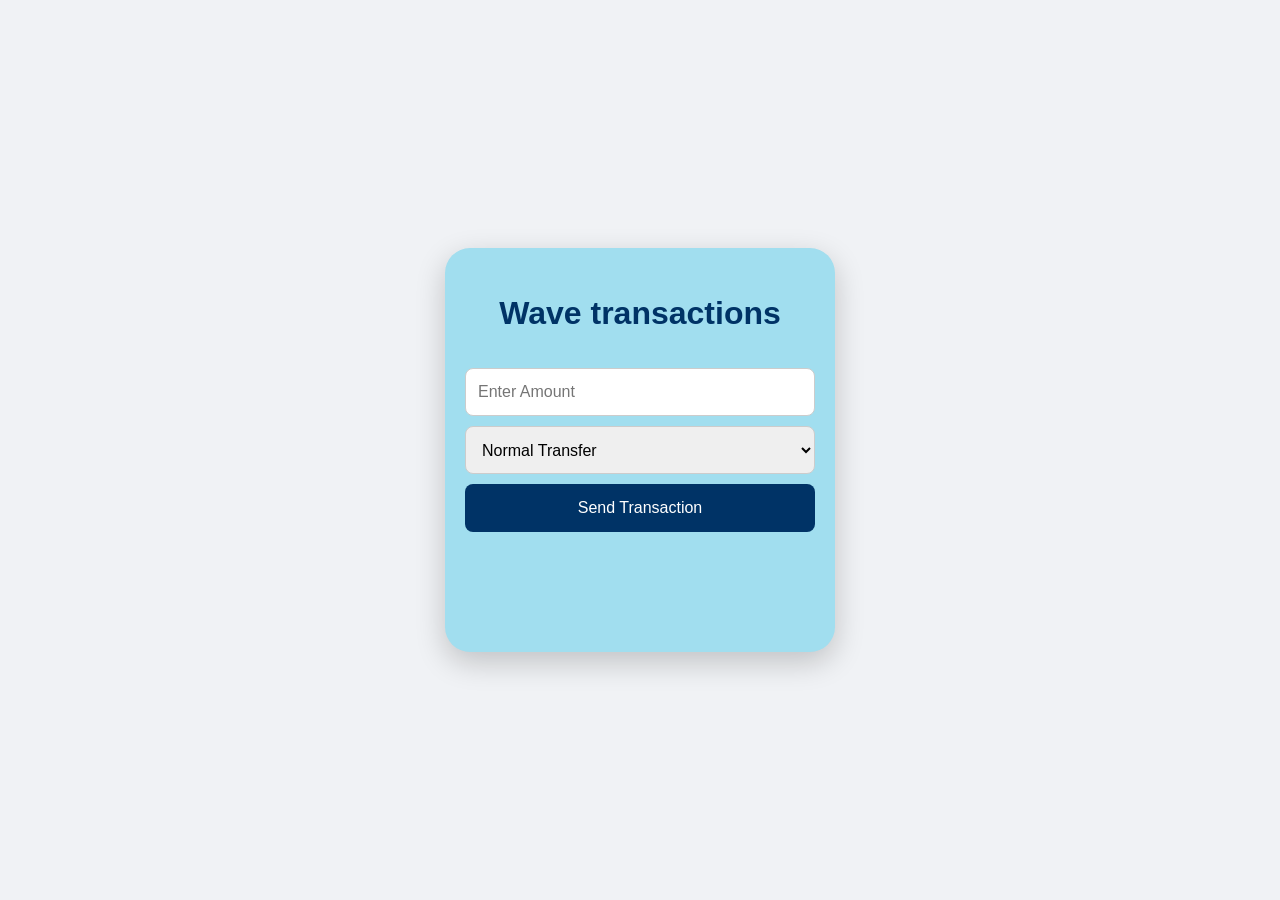
==== index.html @ 2f365e29 "Add files via upload" ====
<!DOCTYPE html>
<html>
<head>
  <title>Wave transactions</title>
  <meta name="viewport" content="width=device-width, initial-scale=1.0">
  <style>
    body {
      margin: 0;
      font-family: Arial, sans-serif;
      background-color: #f0f2f5;
      display: flex;
      justify-content: center;
      align-items: center;
      height: 100vh;
    }

    .phone {
      width: 350px;
      background: rgb(161, 222, 239); 
      border-radius: 25px;
      box-shadow: 0 10px 30px rgba(0,0,0,0.2);
      padding: 20px;
    }

    h2 {
      text-align: center;
      font-family: Arial, sans-serif;
      font-size: 32px;
      color: #003366;
    }

    input, select, button {
      width: 100%;
      padding: 12px;
      margin-top: 10px;
      border-radius: 8px;
      border: 1px solid #ccc;
      font-size: 16px;
      box-sizing: border-box;
      height: 48px;
    }

    button {
      background-color: #003366;
      color: white;
      border: none;
      cursor: pointer;
    }

    button:hover {
      background-color: #0055aa;
    }

    .status {
      margin-top: 20px;
      height: 80px;
      border-radius: 12px;
      display: flex;
      justify-content: center;
      align-items: center;
      font-weight: bold;
      font-size: 18px;
      color: rgb(65, 186, 231);
    }

    .green { background: #28a745; color: black;}
    .yellow { background: #f3880f; color: black; }
    .red { background: #dc3545;color: black; }
  </style>
</head>

<body>

<div class="phone">
  <h2>Wave transactions</h2>

  <input type="number" id="amount" placeholder="Enter Amount">

  <select id="risk">
    <option value="low">Normal Transfer</option>
    <option value="medium">New Recipient</option>
    <option value="high">Foreign Account</option>
  </select>

  <button onclick="evaluateTransaction()">Send Transaction</button>

  <div id="result" class="status"></div>
</div>

<script>
  function evaluateTransaction() {
    const amount = document.getElementById("amount").value;
    const risk = document.getElementById("risk").value;
    const result = document.getElementById("result");

    result.className = "status";

    if (risk === "high" || amount > 1000) {
      result.classList.add("red");
      result.innerText = "Multifactor Authentication Required";
    } 
    else if (risk === "medium" || amount > 99) {
      result.classList.add("yellow");
      result.innerText = "Transaction Flagged - Enter Password";
    } 
    else {
      result.classList.add("green");
      result.innerText = "Transaction Approved";
    }
  }
</script>

</body>
</html>
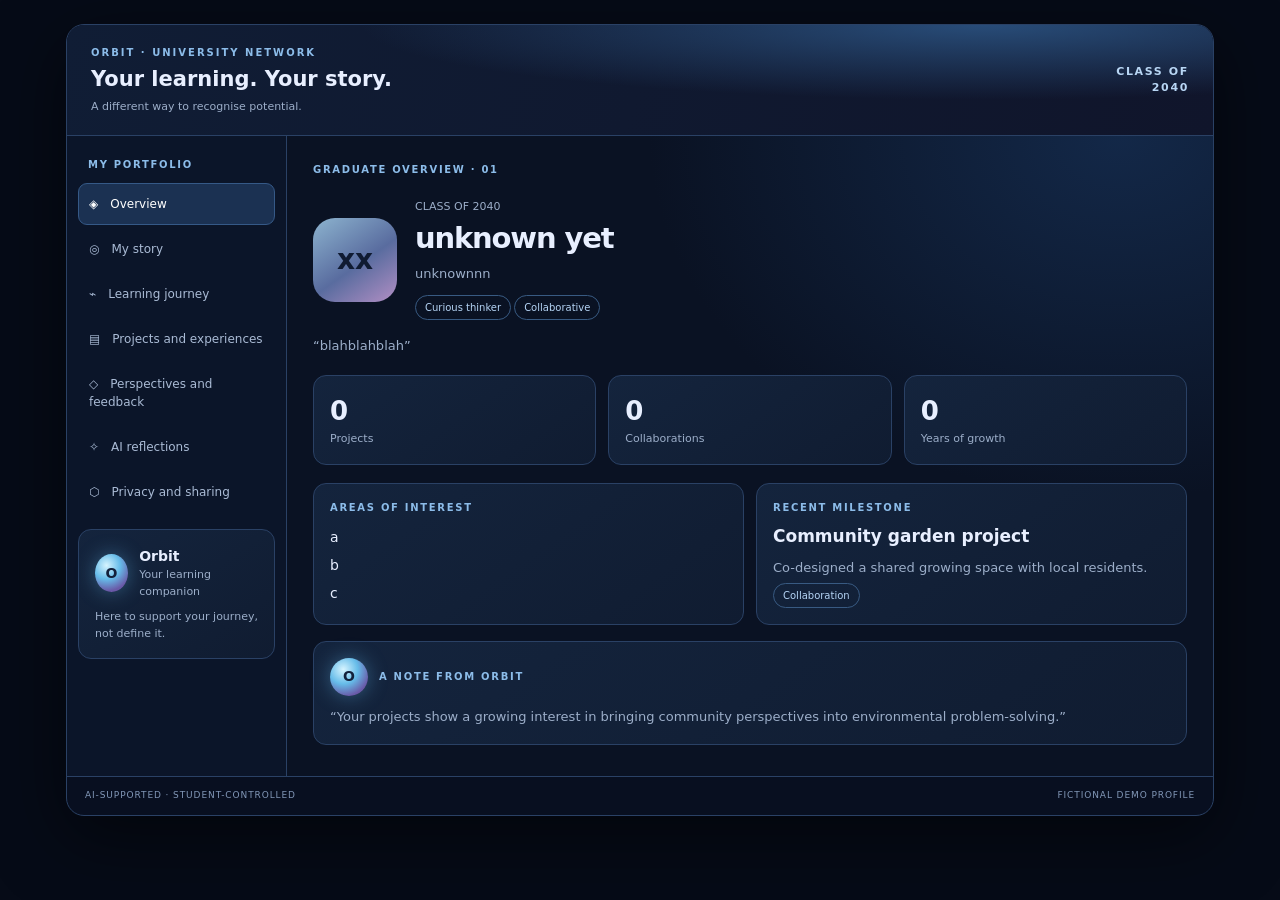
==== commit 398c8b2d: "adding orbit" ====
--- a/index.html
+++ b/index.html
@@ -1,114 +1,30 @@
-<!DOCTYPE html>
-<html>
-<head>
-  <title>Wave transactions</title>
-  <meta name="viewport" content="width=device-width, initial-scale=1.0">
-  <style>
-    body {
-      margin: 0;
-      font-family: Arial, sans-serif;
-      background-color: #f0f2f5;
-      display: flex;
-      justify-content: center;
-      align-items: center;
-      height: 100vh;
-    }
-
-    .phone {
-      width: 350px;
-      background: rgb(161, 222, 239); 
-      border-radius: 25px;
-      box-shadow: 0 10px 30px rgba(0,0,0,0.2);
-      padding: 20px;
-    }
-
-    h2 {
-      text-align: center;
-      font-family: Arial, sans-serif;
-      font-size: 32px;
-      color: #003366;
-    }
-
-    input, select, button {
-      width: 100%;
-      padding: 12px;
-      margin-top: 10px;
-      border-radius: 8px;
-      border: 1px solid #ccc;
-      font-size: 16px;
-      box-sizing: border-box;
-      height: 48px;
-    }
-
-    button {
-      background-color: #003366;
-      color: white;
-      border: none;
-      cursor: pointer;
-    }
-
-    button:hover {
-      background-color: #0055aa;
-    }
-
-    .status {
-      margin-top: 20px;
-      height: 80px;
-      border-radius: 12px;
-      display: flex;
-      justify-content: center;
-      align-items: center;
-      font-weight: bold;
-      font-size: 18px;
-      color: rgb(65, 186, 231);
-    }
-
-    .green { background: #28a745; color: black;}
-    .yellow { background: #f3880f; color: black; }
-    .red { background: #dc3545;color: black; }
-  </style>
-</head>
-
-<body>
-
-<div class="phone">
-  <h2>Wave transactions</h2>
-
-  <input type="number" id="amount" placeholder="Enter Amount">
-
-  <select id="risk">
-    <option value="low">Normal Transfer</option>
-    <option value="medium">New Recipient</option>
-    <option value="high">Foreign Account</option>
-  </select>
-
-  <button onclick="evaluateTransaction()">Send Transaction</button>
-
-  <div id="result" class="status"></div>
-</div>
-
-<script>
-  function evaluateTransaction() {
-    const amount = document.getElementById("amount").value;
-    const risk = document.getElementById("risk").value;
-    const result = document.getElementById("result");
-
-    result.className = "status";
-
-    if (risk === "high" || amount > 1000) {
-      result.classList.add("red");
-      result.innerText = "Multifactor Authentication Required";
-    } 
-    else if (risk === "medium" || amount > 99) {
-      result.classList.add("yellow");
-      result.innerText = "Transaction Flagged - Enter Password";
-    } 
-    else {
-      result.classList.add("green");
-      result.innerText = "Transaction Approved";
-    }
-  }
-</script>
-
-</body>
-</html>+<!doctype html>
+<html lang="en">
+<head>
+<meta charset="utf-8">
+<meta name="viewport" content="width=device-width,initial-scale=1">
+<title>Orbit — Graduate Portfolio Prototype</title>
+  <link rel="stylesheet" href="styles.css">
+</head>
+<body>
+<div class="app"><div class="frame">
+<header><div><div class="brand">ORBIT · UNIVERSITY NETWORK</div><div class="headline">Your learning. Your story.</div><div class="mini" style="margin-top:3px">A different way to recognise potential.</div></div><div class="year">CLASS OF<br>2040</div></header>
+<div class="layout">
+<nav class="sidebar" aria-label="Portfolio sections">
+<div style="width:100%"><div class="eyebrow" style="padding:5px 10px 8px">My portfolio</div>
+<button class="nav active" data-page="overview">◈　Overview</button>
+<button class="nav" data-page="story">◎　My story</button>
+<button class="nav" data-page="journey">⌁　Learning journey</button>
+<button class="nav" data-page="projects">▤　Projects and experiences</button>
+<button class="nav" data-page="feedback">◇　Perspectives and feedback</button>
+<button class="nav" data-page="ai">✧　AI reflections</button>
+<button class="nav" data-page="privacy">⬡　Privacy and sharing</button>
+</div>
+<div class="card section"><div class="orbit-card"><div class="orb">O</div><div><b>Orbit</b><div class="mini">Your learning companion</div></div></div><p class="mini" style="margin-top:9px">Here to support your journey, not define it.</p></div>
+</nav>
+<main class="main" id="content" aria-live="polite"></main>
+</div>
+<footer><span>AI-SUPPORTED · STUDENT-CONTROLLED</span><span>FICTIONAL DEMO PROFILE</span></footer>
+</div></div>
+  <script src="app.js" defer></script>
+</body></html>
--- a/styles.css
+++ b/styles.css
@@ -0,0 +1,25 @@
+:root{--bg:#080f20;--panel:#101c31;--panel2:#14243d;--line:#2a4165;--text:#e8efff;--muted:#9caec9;--blue:#8cbce9;--accent:#83c9ef}
+*{box-sizing:border-box}body{margin:0;background:#060b17;color:var(--text);font:14px/1.5 Inter,ui-sans-serif,system-ui,sans-serif}
+button{font:inherit;cursor:pointer}.app{max-width:1180px;margin:24px auto;padding:0 16px}.frame{background:var(--bg);border:1px solid var(--line);border-radius:18px;overflow:hidden;box-shadow:0 20px 70px #0008}
+header{padding:20px 24px;background:radial-gradient(ellipse at 80% 0%,#284c78 0%,transparent 48%),linear-gradient(110deg,#101d35,#10152b);border-bottom:1px solid var(--line);display:flex;justify-content:space-between;gap:12px;align-items:center}
+.brand,.eyebrow{font-size:10px;letter-spacing:.17em;color:var(--blue);font-weight:800;text-transform:uppercase}.brand{letter-spacing:.2em}
+.headline{font-size:21px;font-weight:700;margin-top:4px}.year{text-align:right;color:#b8d6f4;font-size:11px;font-weight:700;letter-spacing:.15em}
+.layout{display:grid;grid-template-columns:220px minmax(0,1fr);min-height:640px}.sidebar{padding:16px 11px;background:#0b1529;border-right:1px solid var(--line)}
+.nav{width:100%;display:flex;gap:10px;align-items:center;text-align:left;padding:11px 10px;border-radius:9px;color:#aabbd5;font-size:12px;margin:3px 0;border:1px solid transparent;background:transparent}
+.nav.active{background:#1b3152;border-color:#355987;color:#fff}.nav:hover{background:#182a47;color:white}
+.main{padding:26px;background:radial-gradient(ellipse at 90% 0%,#132848 0%,transparent 40%),#0a1223;min-width:0}
+h1{font-size:29px;line-height:1.2;letter-spacing:-.04em;margin:5px 0 8px}h2{font-size:17px;margin:0 0 8px}p{margin:0}.muted{color:var(--muted);font-size:13px;line-height:1.7}
+.profile{display:flex;align-items:center;gap:18px;margin:22px 0 15px}.avatar{width:84px;height:84px;border-radius:22px;background:linear-gradient(145deg,#8db4cf,#596c9f 55%,#b28fc4);display:grid;place-items:center;font-size:28px;font-weight:800;color:#101b32;flex-shrink:0}
+.tags{margin-top:7px}.tag{display:inline-block;padding:4px 9px;border:1px solid #385a82;border-radius:99px;color:#b5d4f5;font-size:10px;margin:3px 3px 0 0}
+.grid{display:grid;grid-template-columns:repeat(3,minmax(0,1fr));gap:12px;margin-top:18px}.two{grid-template-columns:repeat(2,minmax(0,1fr))}
+.card{background:linear-gradient(145deg,var(--panel2),var(--panel));border:1px solid var(--line);border-radius:13px;padding:16px;min-width:0}
+.stat{font-size:26px;font-weight:750}.mini{font-size:11px;color:var(--muted)}.section{margin-top:16px}
+.orbit-card{display:flex;align-items:center;gap:11px}.orb{width:38px;height:38px;border-radius:50%;background:radial-gradient(circle at 35% 30%,#d6f4ff,#66bce9 40%,#6959a7 75%);box-shadow:0 0 20px #65b8eb66;display:grid;place-items:center;color:#13213b;font-weight:900}
+.timeline{border-left:1px solid #53739c;margin:9px 0 5px 7px;padding-left:19px}.entry{position:relative;margin:0 0 22px}.dot{width:9px;height:9px;border-radius:50%;background:var(--accent);position:absolute;left:-24px;top:5px;box-shadow:0 0 12px var(--accent)}.entry b{font-size:13px}.entry p{font-size:12px;color:var(--muted);margin-top:4px}
+.action{background:#25466f;color:#eff7ff;border:1px solid #4a719d;border-radius:8px;padding:9px 12px;font-size:12px}.action:hover{background:#345d8d}
+.project{cursor:pointer;text-align:left;width:100%;color:inherit}.project:hover{border-color:#6b9acb;transform:translateY(-1px)}
+.reply{margin-top:12px;padding:11px;border-radius:9px;background:#0b172a;border:1px solid #304b70;color:#b8d5f1;font-size:12px}
+.setting{display:flex;justify-content:space-between;gap:12px;align-items:center;padding:12px 0;border-bottom:1px solid #293e5e}.status{font-size:11px;color:#a8d9bb}
+footer{padding:12px 18px;border-top:1px solid var(--line);display:flex;justify-content:space-between;gap:10px;color:#8298b8;font-size:9px;letter-spacing:.1em}
+@media(max-width:680px){.app{margin:8px auto;padding:0 7px}.layout{grid-template-columns:1fr}.sidebar{display:flex;overflow-x:auto;gap:4px;padding:8px;border-right:0;border-bottom:1px solid var(--line)}.nav{white-space:nowrap;width:auto;flex-shrink:0;padding:9px}.main{padding:17px}.grid{gap:8px}.card{padding:12px}h1{font-size:25px}}
+@media(max-width:390px){.grid{grid-template-columns:1fr 1fr}.profile{align-items:flex-start}.avatar{width:65px;height:65px}}
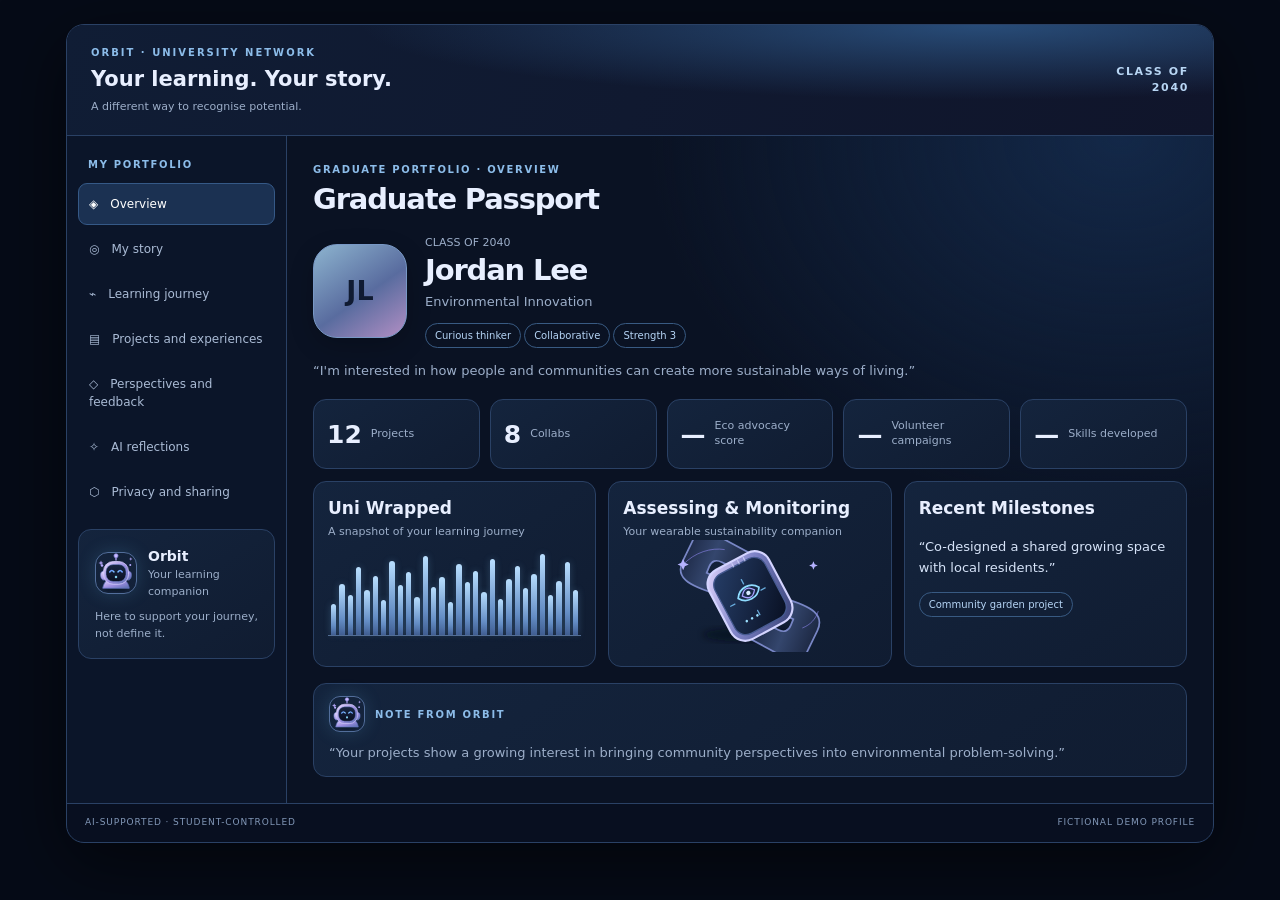
==== commit d8470a2f: "added new files" ====
--- a/index.html
+++ b/index.html
@@ -20,7 +20,7 @@
 <button class="nav" data-page="ai">✧　AI reflections</button>
 <button class="nav" data-page="privacy">⬡　Privacy and sharing</button>
 </div>
-<div class="card section"><div class="orbit-card"><div class="orb">O</div><div><b>Orbit</b><div class="mini">Your learning companion</div></div></div><p class="mini" style="margin-top:9px">Here to support your journey, not define it.</p></div>
+<div class="card section"><div class="orbit-card"><img class="orbit-avatar" src="orbit-robot.svg" alt="Orbit robot avatar"><div><b>Orbit</b><div class="mini">Your learning companion</div></div></div><p class="mini" style="margin-top:9px">Here to support your journey, not define it.</p></div>
 </nav>
 <main class="main" id="content" aria-live="polite"></main>
 </div>
--- a/styles.css
+++ b/styles.css
@@ -23,3 +23,31 @@
 footer{padding:12px 18px;border-top:1px solid var(--line);display:flex;justify-content:space-between;gap:10px;color:#8298b8;font-size:9px;letter-spacing:.1em}
 @media(max-width:680px){.app{margin:8px auto;padding:0 7px}.layout{grid-template-columns:1fr}.sidebar{display:flex;overflow-x:auto;gap:4px;padding:8px;border-right:0;border-bottom:1px solid var(--line)}.nav{white-space:nowrap;width:auto;flex-shrink:0;padding:9px}.main{padding:17px}.grid{gap:8px}.card{padding:12px}h1{font-size:25px}}
 @media(max-width:390px){.grid{grid-template-columns:1fr 1fr}.profile{align-items:flex-start}.avatar{width:65px;height:65px}}
+
+/* Overview passport layout — keeps the existing Orbit palette and shell intact. */
+.orbit-avatar{width:42px;height:42px;display:block;flex:0 0 42px;border-radius:13px;object-fit:cover;border:1px solid #526e9b;box-shadow:0 0 18px #65b8eb30}
+.graduate-profile{margin:18px 0 12px;align-items:center}
+.graduate-avatar{width:94px;height:94px;border-radius:24px;font-size:27px;border:1px solid #7898c5;box-shadow:0 8px 24px #0003}
+.graduate-details{min-width:0}
+.graduate-details h1{margin:2px 0 3px}
+.graduate-details .muted{margin:0}
+.graduate-details .tags{margin-top:7px}
+.graduate-bio{max-width:900px;margin:8px 0 0}
+.stats-grid{grid-template-columns:repeat(5,minmax(0,1fr));gap:10px;margin-top:17px}
+.stat-card{display:flex;align-items:center;gap:9px;padding:12px 13px;min-height:70px}
+.stat-card .stat{font-size:25px;line-height:1;white-space:nowrap}
+.stat-card .mini{line-height:1.35}
+.passport-grid{grid-template-columns:repeat(3,minmax(0,1fr));gap:12px;margin-top:12px}
+.passport-feature{min-height:170px;position:relative;overflow:hidden;padding:14px}
+.passport-feature h2{margin:0 0 2px}
+.wrapped-bars{height:91px;display:flex;align-items:flex-end;gap:3px;padding:7px 3px 0;margin-top:5px;border-bottom:1px solid #526b91}
+.wrapped-bars i{display:block;flex:1;min-width:2px;border-radius:3px 3px 0 0;background:linear-gradient(180deg,#b9dfff,#648dc5 70%,#405d91);box-shadow:0 0 7px #7db9e944}
+.bracelet-feature{display:flex;flex-direction:column}
+.bracelet-image{display:block;width:100%;height:112px;object-fit:contain;margin:0 auto;min-height:0}
+.milestone-feature{display:flex;flex-direction:column;align-items:flex-start}
+.milestone-quote{font-size:13px;line-height:1.65;margin:12px 0 10px;color:#d6e3f8}
+.orbit-note{padding:12px 15px}
+.orbit-note-heading{display:flex;align-items:center;gap:10px}
+.note-avatar{width:36px;height:36px;flex-basis:36px;border-radius:11px}
+@media(max-width:900px){.stats-grid{grid-template-columns:repeat(3,minmax(0,1fr))}.passport-grid{grid-template-columns:repeat(2,minmax(0,1fr))}.milestone-feature{grid-column:1/-1;min-height:130px}}
+@media(max-width:560px){.stats-grid{grid-template-columns:repeat(2,minmax(0,1fr))}.passport-grid{grid-template-columns:1fr}.milestone-feature{grid-column:auto}.graduate-profile{align-items:flex-start}.graduate-avatar{width:76px;height:76px;flex-basis:76px}.stat-card{padding:10px}.stat-card .stat{font-size:22px}}
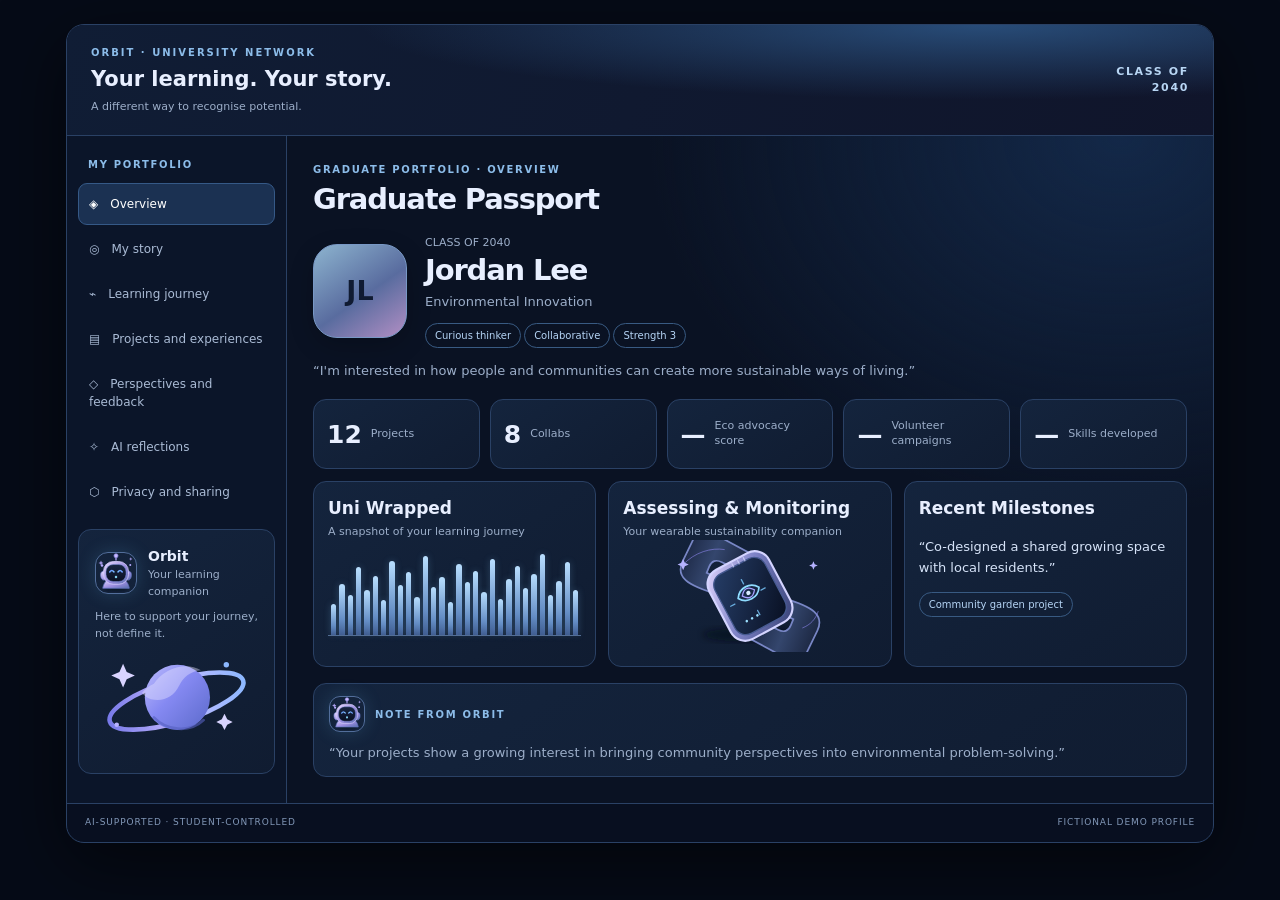
==== commit da493508: "html file" ====
--- a/index.html
+++ b/index.html
@@ -20,7 +20,7 @@
 <button class="nav" data-page="ai">✧　AI reflections</button>
 <button class="nav" data-page="privacy">⬡　Privacy and sharing</button>
 </div>
-<div class="card section"><div class="orbit-card"><img class="orbit-avatar" src="orbit-robot.svg" alt="Orbit robot avatar"><div><b>Orbit</b><div class="mini">Your learning companion</div></div></div><p class="mini" style="margin-top:9px">Here to support your journey, not define it.</p></div>
+<div class="card section"><div class="orbit-card"><img class="orbit-avatar" src="orbit-robot.svg" alt="Orbit robot avatar"><div><b>Orbit</b><div class="mini">Your learning companion</div></div></div><p class="mini" style="margin-top:9px">Here to support your journey, not define it.</p><img class="sidebar-planet" src="orbit-planet.svg" alt="A little lavender planet with orbiting rings"></div>
 </nav>
 <main class="main" id="content" aria-live="polite"></main>
 </div>
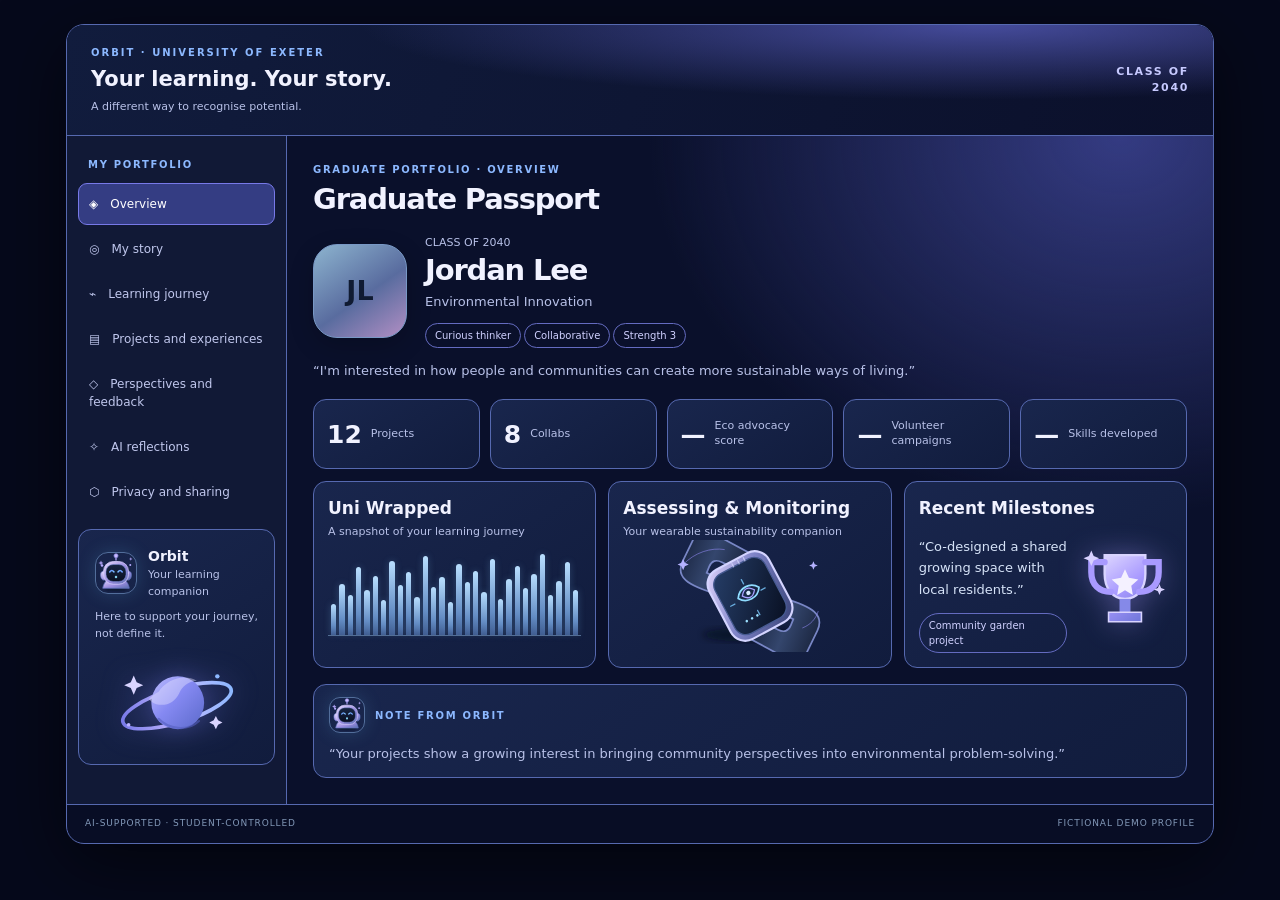
==== commit 946f99f9: "CHANGED NAME" ====
--- a/index.html
+++ b/index.html
@@ -8,7 +8,7 @@
 </head>
 <body>
 <div class="app"><div class="frame">
-<header><div><div class="brand">ORBIT · UNIVERSITY NETWORK</div><div class="headline">Your learning. Your story.</div><div class="mini" style="margin-top:3px">A different way to recognise potential.</div></div><div class="year">CLASS OF<br>2040</div></header>
+<header><div><div class="brand">ORBIT · UNIVERSITY OF EXETER</div><div class="headline">Your learning. Your story.</div><div class="mini" style="margin-top:3px">A different way to recognise potential.</div></div><div class="year">CLASS OF<br>2040</div></header>
 <div class="layout">
 <nav class="sidebar" aria-label="Portfolio sections">
 <div style="width:100%"><div class="eyebrow" style="padding:5px 10px 8px">My portfolio</div>
--- a/styles.css
+++ b/styles.css
@@ -1,24 +1,24 @@
-:root{--bg:#080f20;--panel:#101c31;--panel2:#14243d;--line:#2a4165;--text:#e8efff;--muted:#9caec9;--blue:#8cbce9;--accent:#83c9ef}
-*{box-sizing:border-box}body{margin:0;background:#060b17;color:var(--text);font:14px/1.5 Inter,ui-sans-serif,system-ui,sans-serif}
+:root{--bg:#080d25;--panel:#111c3d;--panel2:#19264d;--line:#5669b0;--text:#f1f2ff;--muted:#b8c1e8;--blue:#8cb8ff;--accent:#a99aff}
+*{box-sizing:border-box}body{margin:0;background:#06091b;color:var(--text);font:14px/1.5 Inter,ui-sans-serif,system-ui,sans-serif}
 button{font:inherit;cursor:pointer}.app{max-width:1180px;margin:24px auto;padding:0 16px}.frame{background:var(--bg);border:1px solid var(--line);border-radius:18px;overflow:hidden;box-shadow:0 20px 70px #0008}
-header{padding:20px 24px;background:radial-gradient(ellipse at 80% 0%,#284c78 0%,transparent 48%),linear-gradient(110deg,#101d35,#10152b);border-bottom:1px solid var(--line);display:flex;justify-content:space-between;gap:12px;align-items:center}
+header{padding:20px 24px;background:radial-gradient(ellipse at 80% 0%,#454b9b 0%,transparent 48%),linear-gradient(110deg,#111c3d,#0b102b);border-bottom:1px solid var(--line);display:flex;justify-content:space-between;gap:12px;align-items:center}
 .brand,.eyebrow{font-size:10px;letter-spacing:.17em;color:var(--blue);font-weight:800;text-transform:uppercase}.brand{letter-spacing:.2em}
-.headline{font-size:21px;font-weight:700;margin-top:4px}.year{text-align:right;color:#b8d6f4;font-size:11px;font-weight:700;letter-spacing:.15em}
-.layout{display:grid;grid-template-columns:220px minmax(0,1fr);min-height:640px}.sidebar{padding:16px 11px;background:#0b1529;border-right:1px solid var(--line)}
-.nav{width:100%;display:flex;gap:10px;align-items:center;text-align:left;padding:11px 10px;border-radius:9px;color:#aabbd5;font-size:12px;margin:3px 0;border:1px solid transparent;background:transparent}
-.nav.active{background:#1b3152;border-color:#355987;color:#fff}.nav:hover{background:#182a47;color:white}
-.main{padding:26px;background:radial-gradient(ellipse at 90% 0%,#132848 0%,transparent 40%),#0a1223;min-width:0}
+.headline{font-size:21px;font-weight:700;margin-top:4px}.year{text-align:right;color:#c7caff;font-size:11px;font-weight:700;letter-spacing:.15em}
+.layout{display:grid;grid-template-columns:220px minmax(0,1fr);min-height:640px}.sidebar{padding:16px 11px;background:#111936;border-right:1px solid var(--line)}
+.nav{width:100%;display:flex;gap:10px;align-items:center;text-align:left;padding:11px 10px;border-radius:9px;color:#c0c7ed;font-size:12px;margin:3px 0;border:1px solid transparent;background:transparent}
+.nav.active{background:#343d83;border-color:#7779e8;color:#fff}.nav:hover{background:#28366a;color:white}
+.main{padding:26px;background:radial-gradient(ellipse at 90% 0%,#343b82 0%,transparent 40%),#0a102b;min-width:0}
 h1{font-size:29px;line-height:1.2;letter-spacing:-.04em;margin:5px 0 8px}h2{font-size:17px;margin:0 0 8px}p{margin:0}.muted{color:var(--muted);font-size:13px;line-height:1.7}
 .profile{display:flex;align-items:center;gap:18px;margin:22px 0 15px}.avatar{width:84px;height:84px;border-radius:22px;background:linear-gradient(145deg,#8db4cf,#596c9f 55%,#b28fc4);display:grid;place-items:center;font-size:28px;font-weight:800;color:#101b32;flex-shrink:0}
-.tags{margin-top:7px}.tag{display:inline-block;padding:4px 9px;border:1px solid #385a82;border-radius:99px;color:#b5d4f5;font-size:10px;margin:3px 3px 0 0}
+.tags{margin-top:7px}.tag{display:inline-block;padding:4px 9px;border:1px solid #646bc0;border-radius:99px;color:#d0d1ff;font-size:10px;margin:3px 3px 0 0}
 .grid{display:grid;grid-template-columns:repeat(3,minmax(0,1fr));gap:12px;margin-top:18px}.two{grid-template-columns:repeat(2,minmax(0,1fr))}
 .card{background:linear-gradient(145deg,var(--panel2),var(--panel));border:1px solid var(--line);border-radius:13px;padding:16px;min-width:0}
 .stat{font-size:26px;font-weight:750}.mini{font-size:11px;color:var(--muted)}.section{margin-top:16px}
 .orbit-card{display:flex;align-items:center;gap:11px}.orb{width:38px;height:38px;border-radius:50%;background:radial-gradient(circle at 35% 30%,#d6f4ff,#66bce9 40%,#6959a7 75%);box-shadow:0 0 20px #65b8eb66;display:grid;place-items:center;color:#13213b;font-weight:900}
 .timeline{border-left:1px solid #53739c;margin:9px 0 5px 7px;padding-left:19px}.entry{position:relative;margin:0 0 22px}.dot{width:9px;height:9px;border-radius:50%;background:var(--accent);position:absolute;left:-24px;top:5px;box-shadow:0 0 12px var(--accent)}.entry b{font-size:13px}.entry p{font-size:12px;color:var(--muted);margin-top:4px}
-.action{background:#25466f;color:#eff7ff;border:1px solid #4a719d;border-radius:8px;padding:9px 12px;font-size:12px}.action:hover{background:#345d8d}
+.action{background:#555bc0;color:#fff;border:1px solid #8589ef;border-radius:8px;padding:9px 12px;font-size:12px}.action:hover{background:#7379df}
 .project{cursor:pointer;text-align:left;width:100%;color:inherit}.project:hover{border-color:#6b9acb;transform:translateY(-1px)}
-.reply{margin-top:12px;padding:11px;border-radius:9px;background:#0b172a;border:1px solid #304b70;color:#b8d5f1;font-size:12px}
+.reply{margin-top:12px;padding:11px;border-radius:9px;background:#111a3a;border:1px solid #5669b0;color:#d0d5ff;font-size:12px}
 .setting{display:flex;justify-content:space-between;gap:12px;align-items:center;padding:12px 0;border-bottom:1px solid #293e5e}.status{font-size:11px;color:#a8d9bb}
 footer{padding:12px 18px;border-top:1px solid var(--line);display:flex;justify-content:space-between;gap:10px;color:#8298b8;font-size:9px;letter-spacing:.1em}
 @media(max-width:680px){.app{margin:8px auto;padding:0 7px}.layout{grid-template-columns:1fr}.sidebar{display:flex;overflow-x:auto;gap:4px;padding:8px;border-right:0;border-bottom:1px solid var(--line)}.nav{white-space:nowrap;width:auto;flex-shrink:0;padding:9px}.main{padding:17px}.grid{gap:8px}.card{padding:12px}h1{font-size:25px}}
@@ -51,3 +51,10 @@
 .note-avatar{width:36px;height:36px;flex-basis:36px;border-radius:11px}
 @media(max-width:900px){.stats-grid{grid-template-columns:repeat(3,minmax(0,1fr))}.passport-grid{grid-template-columns:repeat(2,minmax(0,1fr))}.milestone-feature{grid-column:1/-1;min-height:130px}}
 @media(max-width:560px){.stats-grid{grid-template-columns:repeat(2,minmax(0,1fr))}.passport-grid{grid-template-columns:1fr}.milestone-feature{grid-column:auto}.graduate-profile{align-items:flex-start}.graduate-avatar{width:76px;height:76px;flex-basis:76px}.stat-card{padding:10px}.stat-card .stat{font-size:22px}}
+
+/* Celestial decorations for the Orbit sidebar and milestone card. */
+.sidebar-planet{display:block;width:100%;max-width:132px;height:92px;object-fit:contain;margin:14px auto 0;filter:drop-shadow(0 0 14px #8584ff66)}
+.milestone-art{width:94px;height:94px;object-fit:contain;flex:0 0 94px;filter:drop-shadow(0 0 14px #a99aff66)}
+.milestone-content{display:flex;align-items:center;justify-content:space-between;gap:8px;flex:1;min-height:105px}
+.milestone-copy{min-width:0}
+@media(max-width:560px){.sidebar-planet{display:none}.milestone-art{width:72px;height:72px;flex-basis:72px}}
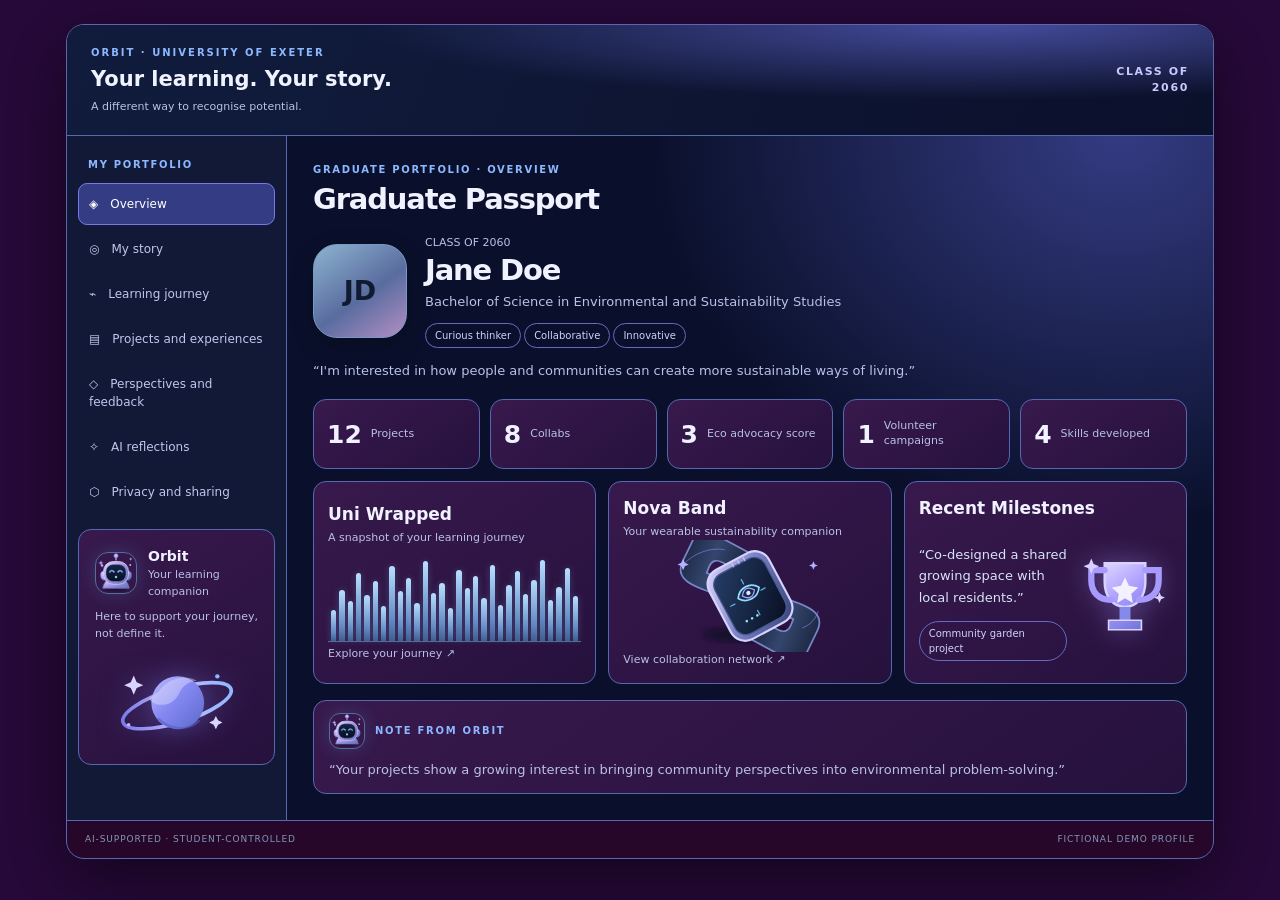
==== commit 7a7be58c: "changing year" ====
--- a/index.html
+++ b/index.html
@@ -8,7 +8,7 @@
 </head>
 <body>
 <div class="app"><div class="frame">
-<header><div><div class="brand">ORBIT · UNIVERSITY OF EXETER</div><div class="headline">Your learning. Your story.</div><div class="mini" style="margin-top:3px">A different way to recognise potential.</div></div><div class="year">CLASS OF<br>2040</div></header>
+<header><div><div class="brand">ORBIT · UNIVERSITY OF EXETER</div><div class="headline">Your learning. Your story.</div><div class="mini" style="margin-top:3px">A different way to recognise potential.</div></div><div class="year">CLASS OF<br>2060</div></header>
 <div class="layout">
 <nav class="sidebar" aria-label="Portfolio sections">
 <div style="width:100%"><div class="eyebrow" style="padding:5px 10px 8px">My portfolio</div>
--- a/styles.css
+++ b/styles.css
@@ -1,6 +1,6 @@
-:root{--bg:#080d25;--panel:#111c3d;--panel2:#19264d;--line:#5669b0;--text:#f1f2ff;--muted:#b8c1e8;--blue:#8cb8ff;--accent:#a99aff}
-*{box-sizing:border-box}body{margin:0;background:#06091b;color:var(--text);font:14px/1.5 Inter,ui-sans-serif,system-ui,sans-serif}
-button{font:inherit;cursor:pointer}.app{max-width:1180px;margin:24px auto;padding:0 16px}.frame{background:var(--bg);border:1px solid var(--line);border-radius:18px;overflow:hidden;box-shadow:0 20px 70px #0008}
+:root{--bg:#270729;--panel:#26113d;--panel2:#38194d;--line:#5669b0;--text:#f1f2ff;--muted:#b8c1e8;--blue:#8cb8ff;--accent:#a99aff}
+*{box-sizing:border-box}body{margin:0;background:#27093a;color:var(--text);font:14px/1.5 Inter,ui-sans-serif,system-ui,sans-serif}
+button{font:inherit;cursor:pointer}.app{max-width:1180px;margin:24px auto;padding:0 16px}.frame{background:var(--bg);border:1px solid var(--line);border-radius:18px;overflow:hidden;box-shadow:0 20px 70px rgba(0, 0, 0, 0.533)}
 header{padding:20px 24px;background:radial-gradient(ellipse at 80% 0%,#454b9b 0%,transparent 48%),linear-gradient(110deg,#111c3d,#0b102b);border-bottom:1px solid var(--line);display:flex;justify-content:space-between;gap:12px;align-items:center}
 .brand,.eyebrow{font-size:10px;letter-spacing:.17em;color:var(--blue);font-weight:800;text-transform:uppercase}.brand{letter-spacing:.2em}
 .headline{font-size:21px;font-weight:700;margin-top:4px}.year{text-align:right;color:#c7caff;font-size:11px;font-weight:700;letter-spacing:.15em}
@@ -58,3 +58,255 @@
 .milestone-content{display:flex;align-items:center;justify-content:space-between;gap:8px;flex:1;min-height:105px}
 .milestone-copy{min-width:0}
 @media(max-width:560px){.sidebar-planet{display:none}.milestone-art{width:72px;height:72px;flex-basis:72px}}
+
+
+/* =========================================
+   UNI WRAPPED
+   ========================================= */
+
+.wrapped-summary {
+  grid-template-columns: repeat(2, minmax(0, 1fr));
+}
+
+.wrapped-card {
+  min-height: 145px;
+}
+
+.wrapped-card .stat {
+  margin-top: 12px;
+}
+
+
+/* =========================================
+   CLICKABLE OVERVIEW CARDS
+   ========================================= */
+
+.feature-link {
+  width: 100%;
+  color: inherit;
+  text-align: left;
+  font: inherit;
+  cursor: pointer;
+  transition: transform 0.2s ease, border-color 0.2s ease;
+}
+
+.feature-link:hover {
+  transform: translateY(-3px);
+  border-color: var(--accent);
+}
+
+
+/* =========================================
+   RECORDING DISPLAY
+   ========================================= */
+
+.record-row {
+  display: flex;
+  align-items: center;
+  flex-wrap: wrap;
+  gap: 10px;
+  margin-top: 12px;
+}
+
+.record-indicator {
+  margin-left: auto;
+  color: #ff858d;
+  font-size: 11px;
+  font-weight: bold;
+}
+
+.record-dot {
+  display: inline-block;
+  width: 8px;
+  height: 8px;
+  border-radius: 50%;
+  background: #ff6878;
+}
+
+.waveform {
+  display: flex;
+  align-items: center;
+  gap: 4px;
+  height: 55px;
+  margin-top: 10px;
+}
+
+.waveform i {
+  width: 4px;
+  border-radius: 5px;
+  background: var(--accent);
+  opacity: 0.85;
+}
+
+
+/* =========================================
+   COLLABORATION NETWORK
+   ========================================= */
+
+.network {
+  position: relative;
+  width: 100%;
+  max-width: 340px;
+  height: 230px;
+  margin: 20px auto;
+}
+
+.network-lines {
+  position: absolute;
+  inset: 0;
+  width: 100%;
+  height: 100%;
+}
+
+.network-lines line {
+  stroke: #8985ee;
+  opacity: 0.75;
+  stroke-linecap: round;
+}
+
+.person-node {
+  position: absolute;
+  z-index: 2;
+  width: 54px;
+  height: 54px;
+  border-radius: 50%;
+  background: #343d83;
+  color: white;
+  border: 2px solid #a99aff;
+  cursor: pointer;
+  font-size: 11px;
+  transition: box-shadow 0.2s ease;
+}
+
+.person-node:hover {
+  box-shadow: 0 0 18px #a99aff;
+}
+
+.main-node {
+  width: 64px;
+  height: 64px;
+  left: calc(50% - 32px);
+  top: 84px;
+  background: #7779e8;
+}
+
+.node-one {
+  left: 7px;
+  top: 17px;
+}
+
+.node-two {
+  right: 7px;
+  top: 17px;
+}
+
+.node-three {
+  left: 7px;
+  bottom: 0;
+}
+
+.node-four {
+  right: 7px;
+  bottom: 0;
+}
+
+
+/* =========================================
+   PROJECT PERSPECTIVE SWITCH
+   ========================================= */
+
+.perspective-switch {
+  display: flex;
+  flex-wrap: wrap;
+  gap: 8px;
+  margin: 16px 0;
+}
+
+.perspective-switch .action.active {
+  border-color: #a99aff;
+  background: rgba(137, 133, 238, 0.18);
+}
+
+
+/* =========================================
+   MOBILE LAYOUT
+   ========================================= */
+
+@media (max-width: 560px) {
+
+  .wrapped-summary {
+    grid-template-columns: 1fr;
+  }
+
+  .network {
+    max-width: 300px;
+  }
+
+}
+
+
+
+
+/* =========================================
+   ORBIT MOBILE TOUCH FIX
+   ========================================= */
+
+@media (max-width: 680px) {
+
+  /* Make the navigation a proper mobile menu */
+  .sidebar {
+    display: block;
+    overflow: visible;
+    padding: 12px;
+  }
+
+  /* Keep the navigation wrapper inside the sidebar */
+  .sidebar > div:first-child {
+    display: grid;
+    grid-template-columns: repeat(2, minmax(0, 1fr));
+    gap: 5px;
+    width: 100%;
+  }
+
+  /* Make every navigation button easy to tap */
+  .sidebar .nav {
+    display: flex;
+    width: 100%;
+    min-height: 44px;
+    justify-content: flex-start;
+    align-items: center;
+    white-space: normal;
+    padding: 10px;
+    margin: 0;
+    font-size: 12px;
+    touch-action: manipulation;
+    -webkit-tap-highlight-color: transparent;
+  }
+
+  /* Hide the decorative Orbit sidebar card on phones */
+  .sidebar > .card {
+    display: none;
+  }
+
+  /* Improve touch response for all interactive buttons */
+  button {
+    touch-action: manipulation;
+    -webkit-tap-highlight-color: transparent;
+  }
+
+  /* Prevent cards from becoming too small */
+  .main {
+    min-width: 0;
+    padding: 14px;
+  }
+
+  .feature-link {
+    min-height: 150px;
+  }
+
+  .person-node {
+    min-width: 54px;
+    min-height: 54px;
+    touch-action: manipulation;
+  }
+}
